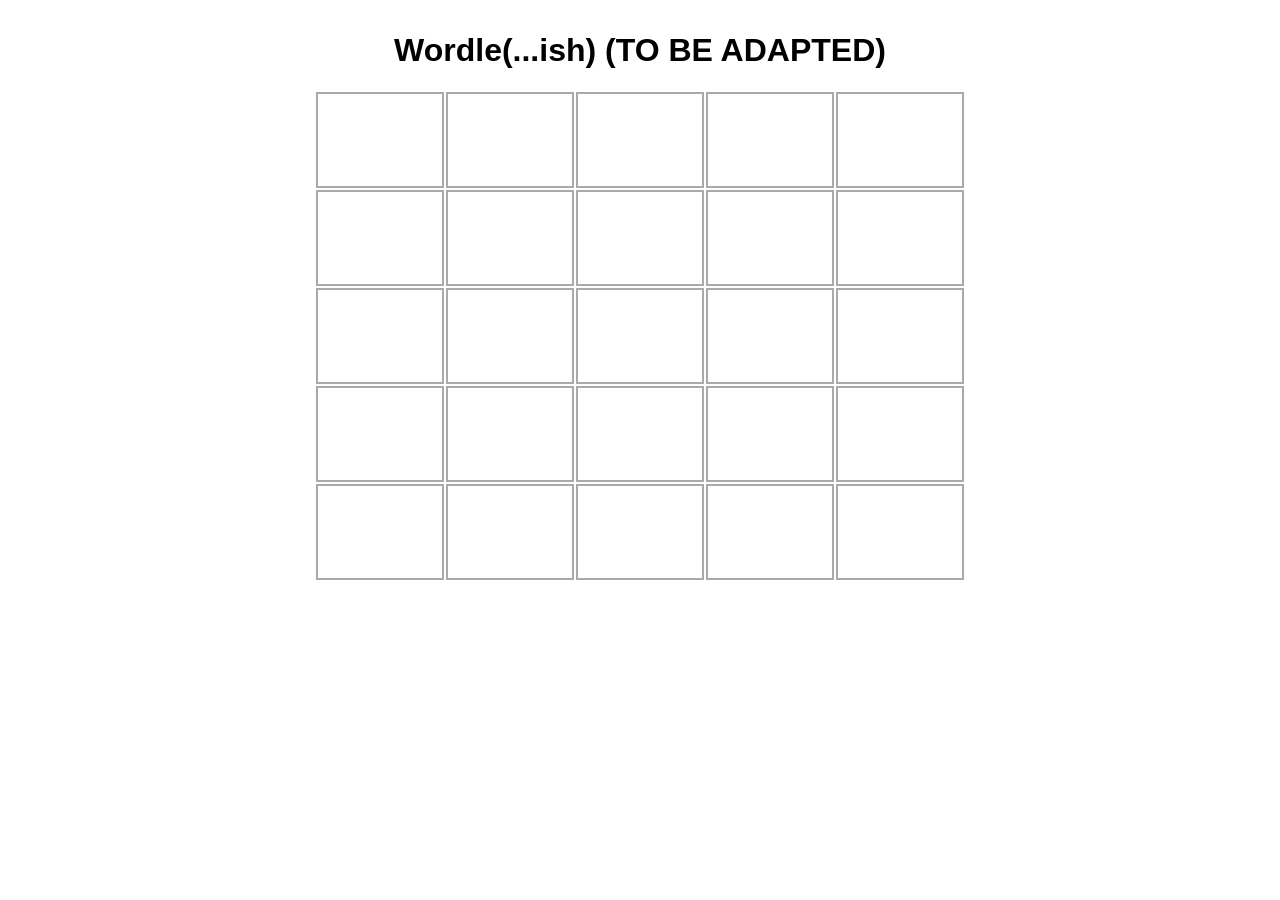
==== src/main/webapp/index.html @ 659004f0 "sample puzzle front" ====
<!DOCTYPE html>
<html>
    <head>
        <title>Start Page</title>
        <meta http-equiv="Content-Type" content="text/html; charset=UTF-8">
        <link rel="stylesheet" href="homecss.css">
    </head>
    <body>
        <h1>Wordle(...ish) (TO BE ADAPTED)</h1>
        <form>
          <table>
            <tr>
              <td><label for="input1">Word 1 Letter 1:</label><input type="text" id="input1" name="input1" maxlength="1" pattern="[pP]" placeholder=" "></td>
              <td><label for="input2">Word 1 Letter 2:</label><input type="text" id="input2" name="input2" maxlength="1" pattern="[rR]" placeholder=" "></td>
              <td><label for="input3">Word 1 Letter 3:</label><input type="text" id="input3" name="input3" maxlength="1" pattern="[oO]" placeholder=" "></td>
              <td><label for="input4">Word 1 Letter 4:</label><input type="text" id="input4" name="input4" maxlength="1" pattern="[uU]" placeholder=" "></td>
              <td><label for="input5">Word 1 Letter 5:</label><input type="text" id="input5" name="input5" maxlength="1" pattern="[dD]" placeholder=" "></td>
            </tr>
            <tr>
              <td><label for="input6">Word 2 Letter 1:</label><input type="text" id="input6" name="input6" maxlength="1" pattern="[pP]" placeholder=" "></td>
              <td><label for="input7">Word 2 Letter 2:</label><input type="text" id="input7" name="input7" maxlength="1" pattern="[rR]" placeholder=" "></td>
              <td><label for="input8">Word 2 Letter 3:</label><input type="text" id="input8" name="input8" maxlength="1" pattern="[oO]" placeholder=" "></td>
              <td><label for="input9">Word 2 Letter 4:</label><input type="text" id="input9" name="input9" maxlength="1" pattern="[uU]" placeholder=" "></td>
              <td><label for="input10">Word 2 Letter 5:</label><input type="text" id="input10" name="input10" maxlength="1" pattern="[dD]" placeholder=" "></td>
            </tr>
            <tr>
              <td><label for="input11">Word 3 Letter 1:</label><input type="text" id="input11" name="input11" maxlength="1" pattern="[pP]" placeholder=" "></td>
              <td><label for="input12">Word 3 Letter 2:</label><input type="text" id="input12" name="input12" maxlength="1" pattern="[rR]" placeholder=" "></td>
              <td><label for="input13">Word 3 Letter 3:</label><input type="text" id="input13" name="input13" maxlength="1" pattern="[oO]" placeholder=" "></td>
              <td><label for="input14">Word 3 Letter 4:</label><input type="text" id="input14" name="input14" maxlength="1" pattern="[uU]" placeholder=" "></td>
              <td><label for="input15">Word 3 Letter 5:</label><input type="text" id="input15" name="input15" maxlength="1" pattern="[dD]" placeholder=" "></td>
            </tr>
            <tr>
              <td><label for="input16">Word 4 Letter 1:</label><input type="text" id="input16" name="input16" maxlength="1" pattern="[pP]" placeholder=" "></td>
              <td><label for="input17">Word 4 Letter 2:</label><input type="text" id="input17" name="input17" maxlength="1" pattern="[rR]" placeholder=" "></td>
              <td><label for="input18">Word 4 Letter 3:</label><input type="text" id="input18" name="input18" maxlength="1" pattern="[oO]" placeholder=" "></td>
              <td><label for="input19">Word 4 Letter 4:</label><input type="text" id="input19" name="input19" maxlength="1" pattern="[uU]" placeholder=" "></td>
              <td><label for="input20">Word 4 Letter 5:</label><input type="text" id="input20" name="input20" maxlength="1" pattern="[dD]" placeholder=" "></td>
            </tr>
            <tr>
              <td><label for="input21">Word 5 Letter 1:</label><input type="text" id="input21" name="input21" maxlength="1" pattern="[pP]" placeholder=" "></td>
              <td><label for="input22">Word 5 Letter 2:</label><input type="text" id="input22" name="input22" maxlength="1" pattern="[rR]" placeholder=" "></td>
              <td><label for="input23">Word 5 Letter 3:</label><input type="text" id="input23" name="input23" maxlength="1" pattern="[oO]" placeholder=" "></td>
              <td><label for="input24">Word 5 Letter 4:</label><input type="text" id="input24" name="input24" maxlength="1" pattern="[uU]" placeholder=" "></td>
              <td><label for="input25">Word 5 Letter 5:</label><input type="text" id="input25" name="input25" maxlength="1" pattern="[dD]" placeholder=" "></td>
            </tr>
          </table>
        </form>
    </body>
</html>
---- src/main/webapp/homecss.css ----
/*
Click nbfs://nbhost/SystemFileSystem/Templates/Licenses/license-default.txt to change this license
Click nbfs://nbhost/SystemFileSystem/Templates/JSP_Servlet/CascadeStyleSheet.css to edit this template
*/
/* 
    Created on : Oct 28, 2026, 3:30:47 PM
    Author     : mlingibs
*/

body {
  font-family: sans-serif;
  text-align:center;
  margin: 2em;
}

table {
  width: auto;
  max-width: 100%;
  margin: auto;
}
td {
  padding: 0;
  margin: 0;
}
label {
    position: absolute;
    width: 1px;
    height: 1px;
    margin: -1px;
    overflow: hidden;
}
input[type="text"] {
    display: block;
    height: 3em;
    width: 100%;
  text-transform: uppercase;
    max-width: 4em;
    font-size: 2em;
    text-align: center;
    box-sizing: border-box;
    border: 2px solid #aaa;
}
/* disallow next row until row is populated */
tr:has(input:placeholder-shown) ~ tr input,
/* disallow revisiting populated row */
tr:not(:has(input:placeholder-shown, input:focus)) input {
    pointer-events: none;
}
/* invalidate only non-focused populated row */
tr:not(:has(input:placeholder-shown, input:focus)) input[type="text"]:invalid {
    background-color: lightgray;
}
/* validate only non-focused populated row */
tr:not(:has(input:placeholder-shown, input:focus)) input[type="text"]:valid {
    background-color: lightgreen;
}
table tr:not(:has(input:placeholder-shown, input:invalid, input:focus)):after {
  content: "YOU WIN!";
  font-size: 2rem;
  font-weight: bold;
  text-align: center;
  display: block;
  position: absolute;
  width: 100%;
  left: 0;
  margin-top: 6rem;
  padding: 1em 0;
  z-index: 99;
}
tr:not(:has(input:placeholder-shown, input:invalid, input:focus)) ~ tr {
    display: none;
}
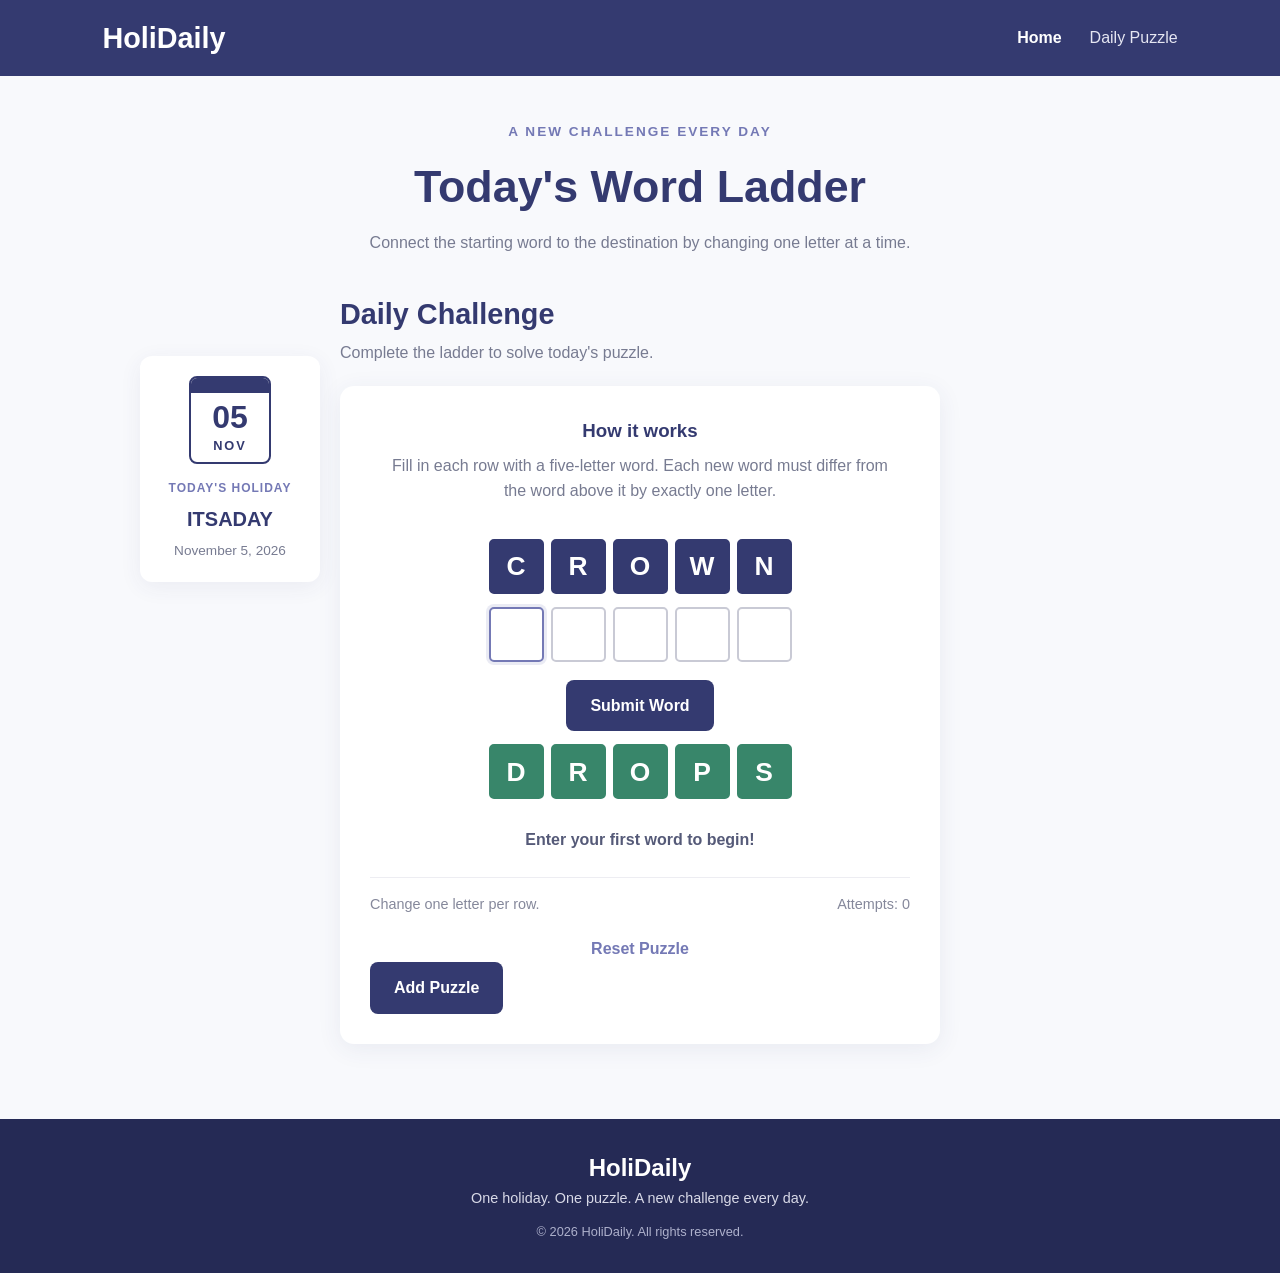
==== commit 28a9610f: "updated looks and puzzle interface, plus added test into the add puzzle button" ====
--- a/src/main/webapp/index.html
+++ b/src/main/webapp/index.html
@@ -1,50 +1,150 @@
 <!DOCTYPE html>
-<html>
-    <head>
-        <title>Start Page</title>
-        <meta http-equiv="Content-Type" content="text/html; charset=UTF-8">
-        <link rel="stylesheet" href="homecss.css">
-    </head>
-    <body>
-        <h1>Wordle(...ish) (TO BE ADAPTED)</h1>
-        <form>
-          <table>
-            <tr>
-              <td><label for="input1">Word 1 Letter 1:</label><input type="text" id="input1" name="input1" maxlength="1" pattern="[pP]" placeholder=" "></td>
-              <td><label for="input2">Word 1 Letter 2:</label><input type="text" id="input2" name="input2" maxlength="1" pattern="[rR]" placeholder=" "></td>
-              <td><label for="input3">Word 1 Letter 3:</label><input type="text" id="input3" name="input3" maxlength="1" pattern="[oO]" placeholder=" "></td>
-              <td><label for="input4">Word 1 Letter 4:</label><input type="text" id="input4" name="input4" maxlength="1" pattern="[uU]" placeholder=" "></td>
-              <td><label for="input5">Word 1 Letter 5:</label><input type="text" id="input5" name="input5" maxlength="1" pattern="[dD]" placeholder=" "></td>
-            </tr>
-            <tr>
-              <td><label for="input6">Word 2 Letter 1:</label><input type="text" id="input6" name="input6" maxlength="1" pattern="[pP]" placeholder=" "></td>
-              <td><label for="input7">Word 2 Letter 2:</label><input type="text" id="input7" name="input7" maxlength="1" pattern="[rR]" placeholder=" "></td>
-              <td><label for="input8">Word 2 Letter 3:</label><input type="text" id="input8" name="input8" maxlength="1" pattern="[oO]" placeholder=" "></td>
-              <td><label for="input9">Word 2 Letter 4:</label><input type="text" id="input9" name="input9" maxlength="1" pattern="[uU]" placeholder=" "></td>
-              <td><label for="input10">Word 2 Letter 5:</label><input type="text" id="input10" name="input10" maxlength="1" pattern="[dD]" placeholder=" "></td>
-            </tr>
-            <tr>
-              <td><label for="input11">Word 3 Letter 1:</label><input type="text" id="input11" name="input11" maxlength="1" pattern="[pP]" placeholder=" "></td>
-              <td><label for="input12">Word 3 Letter 2:</label><input type="text" id="input12" name="input12" maxlength="1" pattern="[rR]" placeholder=" "></td>
-              <td><label for="input13">Word 3 Letter 3:</label><input type="text" id="input13" name="input13" maxlength="1" pattern="[oO]" placeholder=" "></td>
-              <td><label for="input14">Word 3 Letter 4:</label><input type="text" id="input14" name="input14" maxlength="1" pattern="[uU]" placeholder=" "></td>
-              <td><label for="input15">Word 3 Letter 5:</label><input type="text" id="input15" name="input15" maxlength="1" pattern="[dD]" placeholder=" "></td>
-            </tr>
-            <tr>
-              <td><label for="input16">Word 4 Letter 1:</label><input type="text" id="input16" name="input16" maxlength="1" pattern="[pP]" placeholder=" "></td>
-              <td><label for="input17">Word 4 Letter 2:</label><input type="text" id="input17" name="input17" maxlength="1" pattern="[rR]" placeholder=" "></td>
-              <td><label for="input18">Word 4 Letter 3:</label><input type="text" id="input18" name="input18" maxlength="1" pattern="[oO]" placeholder=" "></td>
-              <td><label for="input19">Word 4 Letter 4:</label><input type="text" id="input19" name="input19" maxlength="1" pattern="[uU]" placeholder=" "></td>
-              <td><label for="input20">Word 4 Letter 5:</label><input type="text" id="input20" name="input20" maxlength="1" pattern="[dD]" placeholder=" "></td>
-            </tr>
-            <tr>
-              <td><label for="input21">Word 5 Letter 1:</label><input type="text" id="input21" name="input21" maxlength="1" pattern="[pP]" placeholder=" "></td>
-              <td><label for="input22">Word 5 Letter 2:</label><input type="text" id="input22" name="input22" maxlength="1" pattern="[rR]" placeholder=" "></td>
-              <td><label for="input23">Word 5 Letter 3:</label><input type="text" id="input23" name="input23" maxlength="1" pattern="[oO]" placeholder=" "></td>
-              <td><label for="input24">Word 5 Letter 4:</label><input type="text" id="input24" name="input24" maxlength="1" pattern="[uU]" placeholder=" "></td>
-              <td><label for="input25">Word 5 Letter 5:</label><input type="text" id="input25" name="input25" maxlength="1" pattern="[dD]" placeholder=" "></td>
-            </tr>
-          </table>
-        </form>
-    </body>
-</html>
+<html lang="en">
+<head>
+    <meta charset="UTF-8">
+    <meta name="viewport" content="width=device-width, initial-scale=1.0">
+    <title>HoliDaily | Daily Word Puzzle</title>
+    <link rel="stylesheet" href="style.css">
+    <script src="puzzle.js" defer></script>
+</head>
+<body>
+
+    <header class="navbar">
+        <a href="index.html" class="logo">HoliDaily</a>
+
+        <nav>
+            <a href="index.html" class="active">Home</a>
+            <a href="#puzzle">Daily Puzzle</a>
+        </nav>
+    </header>
+
+    <main class="puzzle-page">
+        <section class="puzzle-intro">
+            <p class="eyebrow">A new challenge every day</p>
+            <h1>Today's Word Ladder</h1>
+            <p>Connect the starting word to the destination by changing one letter at a time.</p>
+        </section>
+
+        <section class="puzzle-layout" id="puzzle">
+
+            <aside class="holiday-card">
+                <div class="calendar-icon">
+                    <div class="calendar-top"></div>
+                    <div class="calendar-date">05</div>
+                    <div class="calendar-month">NOV</div>
+                </div>
+
+                <p class="holiday-label">Today's Holiday</p>
+                <h2>ITSADAY</h2>
+                <p class="holiday-date">November 5, 2026</p>
+            </aside>
+
+            <section class="puzzle-section">
+                <div class="section-heading">
+                    <div>
+                        <h2>Daily Challenge</h2>
+                        <p class="section-subtitle">Complete the ladder to solve today's puzzle.</p>
+                    </div>
+                </div>
+
+                <div class="puzzle-card">
+                    <div class="puzzle-directions">
+                        <h3>How it works</h3>
+                        <p>
+                            Fill in each row with a five-letter word.
+                            Each new word must differ from the word above it
+                            by exactly one letter.
+                        </p>
+                    </div>
+
+                    <div class="word-ladder">
+                        <div class="word-row fixed-row" aria-label="Starting word: CROWN">
+                            <div class="letter-box start-letter">C</div>
+                            <div class="letter-box start-letter">R</div>
+                            <div class="letter-box start-letter">O</div>
+                            <div class="letter-box start-letter">W</div>
+                            <div class="letter-box start-letter">N</div>
+                        </div>
+
+                        <form id="ladder-form" autocomplete="off">
+                            <div id="answer-rows"></div>
+
+                            <button type="submit" id="submit-word" class="button primary-button">
+                                Submit Word
+                            </button>
+                        </form>
+
+                        <div class="word-row fixed-row" aria-label="Destination word: DROPS">
+                            <div class="letter-box goal-letter">D</div>
+                            <div class="letter-box goal-letter">R</div>
+                            <div class="letter-box goal-letter">O</div>
+                            <div class="letter-box goal-letter">P</div>
+                            <div class="letter-box goal-letter">S</div>
+                        </div>
+                    </div>
+
+                    <p id="game-message" class="game-message" aria-live="polite">
+                        Enter your first word to begin!
+                    </p>
+
+                    <div class="puzzle-footer">
+                        <span>Change one letter per row.</span>
+                        <span id="attempt-counter">Attempts: 0</span>
+                    </div>
+
+                    <button type="button" id="reset-game" class="reset-button">
+                        Reset Puzzle
+                    </button>
+                    <button type="button" id="add-puzzle" class="button primary-button">
+                        Add Puzzle
+                    </button>
+
+                    <!-- Add Puzzle Form ** -->
+                    <div id="add-puzzle-container" class="add-puzzle-container" hidden>
+                        <form id="add-puzzle-form">
+                            <h3>Create a New Puzzle</h3>
+
+                            <label for="puzzle-start">Start Word</label>
+                            <input type="text" id="puzzle-start" name="start"
+                                   value="GHOST" maxlength="5" required>
+
+                            <label for="puzzle-goal">Goal Word</label>
+                            <input type="text" id="puzzle-goal" name="goal"
+                                   value="CANDY" maxlength="5" required>
+
+                            <label for="puzzle-theme">Theme</label>
+                            <input type="text" id="puzzle-theme" name="theme"
+                                   value="Halloween" required>
+
+                            <label for="puzzle-steps">Number of Steps</label>
+                            <input type="number" id="puzzle-steps" name="steps"
+                                   value="5" min="1" required>
+
+                            <button type="submit" class="button primary-button">
+                                Submit Puzzle
+                            </button>
+
+                            <button type="button" id="cancel-puzzle" class="reset-button">
+                                Cancel
+                            </button>
+
+                            <p id="add-puzzle-message" aria-live="polite"></p>
+                        </form>
+                    </div>
+                </div>
+            </section>
+
+            <!-- This empty space keeps the puzzle card centered on the page. -->
+            <div class="layout-space"></div>
+
+        </section>
+    </main>
+
+    <footer class="footer">
+        <a href="index.html" class="footer-logo">HoliDaily</a>
+        <p>One holiday. One puzzle. A new challenge every day.</p>
+        <p class="copyright">&copy; 2026 HoliDaily. All rights reserved.</p>
+    </footer>
+
+</body>
+</html>
--- a/src/main/webapp/style.css
+++ b/src/main/webapp/style.css
@@ -0,0 +1,505 @@
+/* General Styles */
+
+* {
+    box-sizing: border-box;
+    margin: 0;
+    padding: 0;
+}
+
+body {
+    font-family: Arial, Helvetica, sans-serif;
+    background-color: #f8f9fc;
+    color: #292d45;
+    line-height: 1.6;
+}
+
+button, input {
+    font: inherit;
+}
+
+/* Navigation */
+
+.navbar {
+    background-color: #343a70;
+    color: white;
+    min-height: 76px;
+    padding: 0 8%;
+    display: flex;
+    align-items: center;
+    justify-content: space-between;
+}
+
+.logo {
+    color: white;
+    text-decoration: none;
+    font-size: 1.8rem;
+    font-weight: 800;
+}
+
+.navbar nav {
+    display: flex;
+    gap: 28px;
+}
+
+.navbar nav a {
+    color: #e5e6f2;
+    text-decoration: none;
+}
+
+.navbar nav a:hover,
+.navbar nav a.active {
+    color: white;
+    font-weight: bold;
+}
+
+/* Page Heading */
+
+.puzzle-page {
+    padding: 45px 5% 75px;
+}
+
+.puzzle-intro {
+    max-width: 750px;
+    margin: 0 auto 35px;
+    text-align: center;
+}
+
+.eyebrow {
+    color: #7479b5;
+    font-size: 0.85rem;
+    font-weight: bold;
+    letter-spacing: 2px;
+    text-transform: uppercase;
+    margin-bottom: 8px;
+}
+
+.puzzle-intro h1 {
+    color: #343a70;
+    font-size: 2.8rem;
+    margin-bottom: 8px;
+}
+
+.puzzle-intro p:last-child {
+    color: #777b91;
+}
+
+/* Holiday and Puzzle Layout */
+
+.puzzle-layout {
+    max-width: 1100px;
+    margin: 0 auto;
+    display: grid;
+    grid-template-columns: 180px minmax(0, 600px) 180px;
+    justify-content: center;
+    align-items: start;
+    gap: 20px;
+}
+
+.holiday-card {
+    background-color: white;
+    border-radius: 12px;
+    padding: 20px 15px;
+    text-align: center;
+    box-shadow: 0 5px 22px rgba(52, 58, 112, 0.07);
+    margin-top: 65px;
+}
+
+.calendar-icon {
+    width: 82px;
+    margin: 0 auto 15px;
+    border: 2px solid #343a70;
+    border-radius: 8px;
+    overflow: hidden;
+    color: #343a70;
+}
+
+.calendar-top {
+    height: 15px;
+    background-color: #343a70;
+}
+
+.calendar-date {
+    font-size: 2rem;
+    font-weight: bold;
+    line-height: 1.2;
+    margin-top: 5px;
+}
+
+.calendar-month {
+    font-size: 0.8rem;
+    font-weight: bold;
+    letter-spacing: 2px;
+    padding-bottom: 5px;
+}
+
+.holiday-label {
+    color: #7479b5;
+    font-size: 0.75rem;
+    font-weight: bold;
+    letter-spacing: 1px;
+    text-transform: uppercase;
+}
+
+.holiday-card h2 {
+    color: #343a70;
+    font-size: 1.25rem;
+    margin: 5px 0;
+}
+
+.holiday-date {
+    color: #777b91;
+    font-size: 0.85rem;
+}
+
+.puzzle-section {
+    width: 100%;
+}
+
+.section-heading {
+    display: flex;
+    justify-content: space-between;
+    align-items: center;
+    gap: 15px;
+    margin-bottom: 20px;
+}
+
+.section-heading h2 {
+    color: #343a70;
+    font-size: 1.8rem;
+}
+
+.section-subtitle {
+    color: #777b91;
+    margin-top: 3px;
+}
+
+/* Puzzle Card */
+
+.puzzle-card {
+    background-color: white;
+    border-radius: 14px;
+    padding: 30px;
+    box-shadow: 0 5px 25px rgba(52, 58, 112, 0.08);
+}
+
+.puzzle-directions {
+    text-align: center;
+    max-width: 500px;
+    margin: 0 auto 25px;
+}
+
+.puzzle-directions h3 {
+    color: #343a70;
+    margin-bottom: 7px;
+}
+
+.puzzle-directions p {
+    color: #777b91;
+}
+
+/* Word Ladder */
+
+.word-ladder {
+    display: flex;
+    flex-direction: column;
+    align-items: center;
+    gap: 13px;
+    padding: 10px 0;
+}
+
+.word-row {
+    display: flex;
+    justify-content: center;
+    gap: 7px;
+    width: 100%;
+}
+
+.letter-box,
+.answer-row input {
+    width: 55px;
+    height: 55px;
+    border: 2px solid #c9cad5;
+    border-radius: 5px;
+    font-size: 1.65rem;
+    font-weight: bold;
+    text-align: center;
+    text-transform: uppercase;
+}
+
+.letter-box {
+    display: flex;
+    align-items: center;
+    justify-content: center;
+    color: white;
+}
+
+.start-letter {
+    background-color: #343a70;
+    border-color: #343a70;
+}
+
+.goal-letter {
+    background-color: #38866a;
+    border-color: #38866a;
+}
+
+.answer-row input {
+    background-color: white;
+    color: #343a70;
+    outline: none;
+}
+
+.answer-row input:focus {
+    border-color: #7479b5;
+    box-shadow: 0 0 0 3px rgba(116, 121, 181, 0.15);
+}
+
+.answer-row.correct input {
+    background-color: #d5efdf;
+    border-color: #38866a;
+    color: #245e49;
+}
+
+.answer-row.incorrect input {
+    background-color: #e7e7eb;
+    border-color: #aaaab4;
+}
+
+#answer-rows {
+    display: flex;
+    flex-direction: column;
+    align-items: center;
+    gap: 13px;
+}
+
+#ladder-form {
+    display: flex;
+    flex-direction: column;
+    align-items: center;
+    gap: 18px;
+    width: 100%;
+}
+
+.button {
+    border: none;
+    border-radius: 8px;
+    padding: 13px 24px;
+    font-weight: bold;
+    cursor: pointer;
+}
+
+.primary-button {
+    background-color: #343a70;
+    color: white;
+}
+
+.primary-button:hover {
+    background-color: #252b59;
+}
+
+.primary-button:disabled {
+    background-color: #888ba7;
+    cursor: not-allowed;
+}
+
+.game-message {
+    min-height: 30px;
+    margin-top: 18px;
+    text-align: center;
+    color: #555a78;
+    font-weight: bold;
+}
+
+.game-message.success {
+    color: #38866a;
+    font-size: 1.1rem;
+}
+
+.game-message.error {
+    color: #b34b4b;
+}
+
+.puzzle-footer {
+    border-top: 1px solid #ededf2;
+    margin-top: 20px;
+    padding-top: 15px;
+    display: flex;
+    justify-content: space-between;
+    gap: 15px;
+    color: #85889b;
+    font-size: 0.9rem;
+}
+
+.reset-button {
+    display: block;
+    margin: 20px auto 0;
+    border: none;
+    background: none;
+    color: #7479b5;
+    font-weight: bold;
+    cursor: pointer;
+}
+
+.reset-button:hover {
+    color: #343a70;
+    text-decoration: underline;
+}
+
+/* Footer */
+
+.footer {
+    background-color: #252a55;
+    color: #d8d9e7;
+    text-align: center;
+    padding: 30px 20px;
+}
+
+.footer-logo {
+    display: inline-block;
+    color: white;
+    text-decoration: none;
+    font-size: 1.5rem;
+    font-weight: bold;
+}
+
+.footer p {
+    font-size: 0.9rem;
+}
+
+.copyright {
+    margin-top: 12px;
+    color: #aeb1cc;
+    font-size: 0.8rem !important;
+}
+
+/* Smaller Screens */
+
+@media (max-width: 900px) {
+    .puzzle-layout {
+        grid-template-columns: 150px minmax(0, 600px);
+    }
+
+    .layout-space {
+        display: none;
+    }
+}
+
+@media (max-width: 650px) {
+    .navbar {
+        padding: 18px 5%;
+        flex-direction: column;
+        gap: 10px;
+    }
+
+    .navbar nav {
+        gap: 20px;
+    }
+
+    .puzzle-page {
+        padding: 35px 5% 55px;
+    }
+
+    .puzzle-intro h1 {
+        font-size: 2.2rem;
+    }
+
+    .puzzle-layout {
+        display: flex;
+        flex-direction: column;
+        align-items: center;
+    }
+
+    .holiday-card {
+        width: 180px;
+        margin: 0 auto 10px;
+    }
+
+    .puzzle-section {
+        max-width: 600px;
+    }
+
+    .puzzle-card {
+        padding: 25px 12px;
+    }
+
+    .section-heading {
+        align-items: flex-start;
+    }
+
+    .letter-box,
+    .answer-row input {
+        width: 48px;
+        height: 48px;
+        font-size: 1.4rem;
+    }
+
+    .word-row {
+        gap: 5px;
+    }
+
+    .puzzle-footer {
+        flex-direction: column;
+        text-align: center;
+    }
+}
+
+/* Add Puzzle Popup */
+
+.add-puzzle-container[hidden] {
+    display: none;
+}
+
+.add-puzzle-container {
+    position: fixed;
+    inset: 0;
+    background: rgba(0, 0, 0, 0.6);
+    display: flex;
+    justify-content: center;
+    align-items: center;
+    z-index: 1000;
+    padding: 20px;
+}
+
+#add-puzzle-form {
+    width: 100%;
+    max-width: 420px;
+    padding: 30px;
+    background-color: white;
+    border-radius: 14px;
+    box-shadow: 0 8px 25px rgba(0, 0, 0, 0.2);
+    display: flex;
+    flex-direction: column;
+    gap: 10px;
+}
+
+#add-puzzle-form h3 {
+    color: #343a70;
+    margin-bottom: 10px;
+    text-align: center;
+}
+
+#add-puzzle-form label {
+    color: #555a78;
+    font-weight: bold;
+}
+
+#add-puzzle-form input {
+    width: 100%;
+    padding: 10px;
+    border: 1px solid #c9cad5;
+    border-radius: 5px;
+}
+
+#add-puzzle-form input:focus {
+    outline: none;
+    border-color: #7479b5;
+}
+
+#add-puzzle-form button {
+    margin-top: 8px;
+}
+
+#add-puzzle-message {
+    text-align: center;
+    font-weight: bold;
+}
